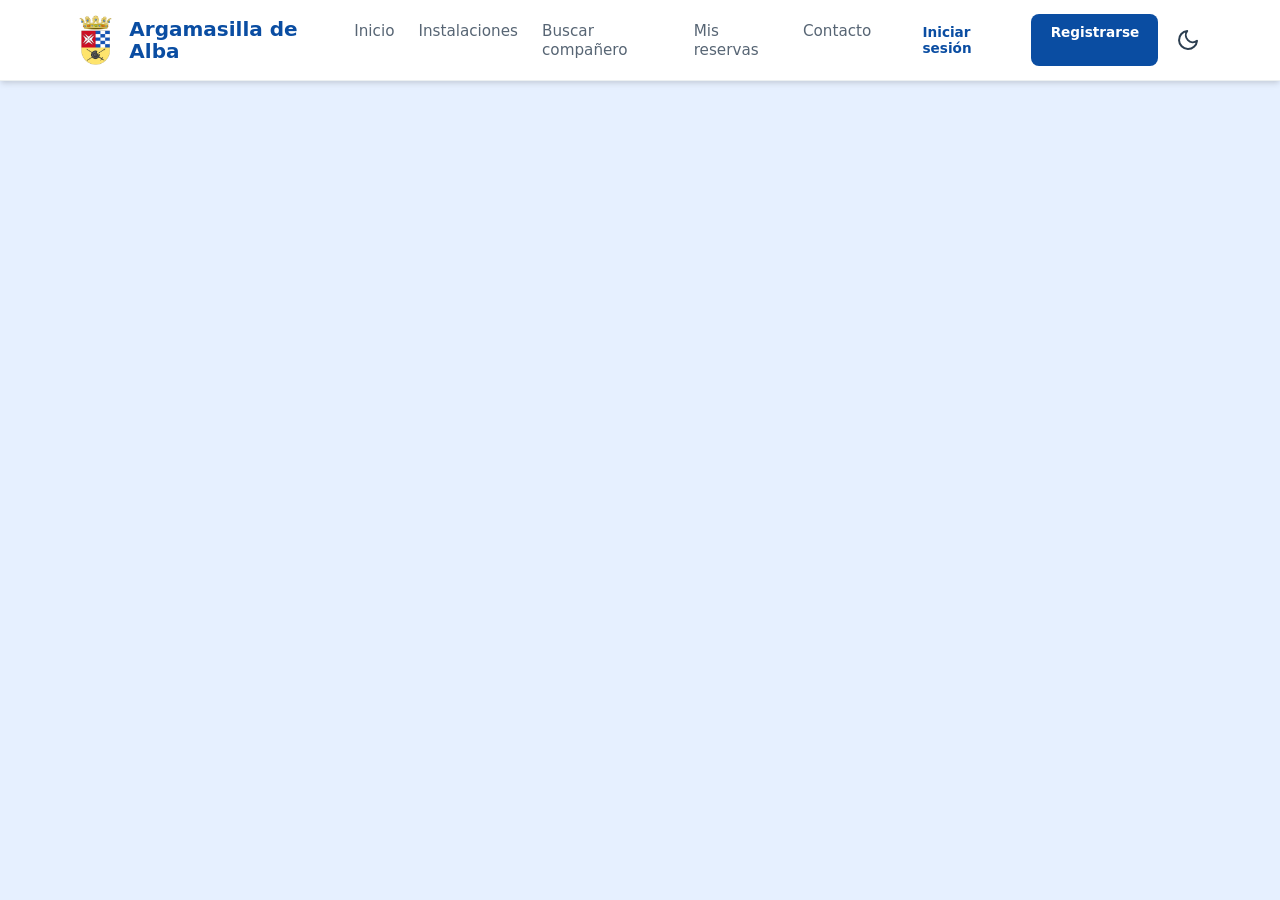
==== html/contacto.html @ 44143d20 "Creación de las páginas principales del menú" ====
<!DOCTYPE html>
<html lang="en">
<head>
    <meta charset="UTF-8">
    <meta name="viewport" content="width=device-width, initial-scale=1.0">
    <title>Contacto</title>

    <link rel="stylesheet" href="../css/design_reset.css">
    <link rel="stylesheet" href="../css/header.css">
</head>
<body>
    
    <!-- Cabecera o Header -->
    <header class="main-header">
        <div class="header-container">
    
            <div class="header-brand">
                <a href="../" aria-label="Volver al inicio">
                    <img src="../assets/img/EscudoArgamasilla.webp" alt="Escudo oficial de Argamasilla de Alba" width="50"
                        height="50" class="brand-logo">
                    <h1 class="brand-name">Argamasilla de Alba</h1>
                </a>
            </div>
    
            <nav class="header-nav" aria-label="Navegación principal">
                <ul class="nav-list">
                    <li><a href="../" class="nav-link">Inicio</a></li>
                    <li><a href="./instalaciones.html" class="nav-link">Instalaciones</a></li>
                    <li><a href="./matchmaking.html" class="nav-link">Buscar compañero</a></li>
                    <li><a href="./mis_reservas.html" class="nav-link">Mis reservas</a></li>
                    <li><a href="./contacto.html" class="nav-link">Contacto</a></li>
                </ul>

                <div class="auth-buttons">
                    <a href="../" class="btn btn-secondary">Iniciar sesión</a>
                    <a href="../" class="btn btn-primary">Registrarse</a>
                </div>
            </nav>
    
            <div class="header-user-actions">
                <button class="theme-toggle" id="theme-toggle" aria-label="Cambiar modo de color">
                    <svg class="sun-icon">
                        <use xlink:href="../assets/svg/index_svg/index_sunmoon.svg#icon-sun"></use>
                    </svg>
                
                    <svg class="moon-icon">
                        <use xlink:href="../assets/svg/index_svg/index_sunmoon.svg#icon-moon"></use>
                    </svg>
                </button>
    
                <div class="user-profile" style="display: none;">
                    <button class="profile-trigger" aria-haspopup="true" aria-expanded="false">
                        <span class="sr-only">Ver perfil de usuario</span>
                        <img src="../assets/img/avatar_generico.png" alt="Foto de perfil" class="user-avatar">
                    </button>
                </div>
            </div>
    
            <button class="mobile-nav-toggle" aria-controls="header-nav" aria-expanded="false">
                <span class="sr-only"></span>
                <span class="hamburger"></span>
            </button>
    
        </div>
    </header>

    <!-- Menú desplegable (por defecto está oculto y se muestra con JS) -->
    <div class="nav-overlay" id="nav-overlay"></div>

    <script type="module" src="../js/main.js"></script>
</body>
</html>
---- css/header.css ----
/* ==========================================================================
   LAYOUT DE CABECERA (Mobile-First)
   ========================================================================== */
.main-header {
    position: relative;
    z-index: 1000;
    background-color: var(--bg-header);
    border-bottom: 1px solid var(--border-color);
    box-shadow: var(--shadow);
    transition: background-color 0.3s ease, border-color 0.3s ease;
}

.header-container {
    max-width: 1200px;
    margin: 0 auto;
    display: flex;
    justify-content: space-between;
    align-items: center;
    gap: 0.6rem; /* Espacio mínimo entre grupos de elementos */
    min-height: 5rem;
    padding: 0 2rem;
}

/* Brand / Logo */
.header-brand a {
    display: flex;
    align-items: center;
    gap: 0.6rem;
    text-decoration: none;
    color: var(--brand-primary);
    min-width: 0; /* CRÍTICO: Permite que el contenedor se encoja */
}

.brand-logo {
    object-fit: contain;
    transition: transform 0.2s ease;
}

.brand-logo:hover {
    transform: scale(1.05);
}

.brand-name {
    font-size: clamp(1rem, 4vw, 1.25rem); /* Tipografía fluida: se ajusta sola entre 1rem y 1.25rem */
    font-weight: 700;
    line-height: 1.1;
}



/* ==========================================================================
   NAVEGACIÓN (OCULTA EN MÓVIL)
   ========================================================================== */
.header-nav {
    display: none;
}

.nav-list {
    list-style: none;
    display: flex;
    gap: 1.5rem;
}

.nav-link {
    text-decoration: none;
    color: var(--text-muted);
    font-weight: 500;
    font-size: 0.95rem;
    transition: color 0.2s ease;
}

.nav-link:hover {
    color: var(--brand-primary);
}

/* Botones de Acción */
.header-user-actions {
    display: flex;
    align-items: center;
    gap: 1rem;
}

.auth-buttons {
    display: flex;
}

.btn {
    padding: 0.6rem 1.2rem;
    border-radius: 8px;
    font-weight: 600;
    font-size: 0.85rem;
    cursor: pointer;
    text-decoration: none;
    transition: all 0.2s ease;
}

.btn-secondary {
    color: var(--brand-primary);
    background: transparent;
}

.btn-primary {
    background-color: var(--brand-primary);
    color: white;
    border: none;
}

.btn-primary:hover {
    filter: brightness(1.1);
    transform: translateY(-1px);
}

/* Icono de menú moderno */
.mobile-nav-toggle {
    background: none;
    border: none;
    cursor: pointer;
    padding: 10px;
    z-index: 10;
}

.hamburger {
    display: block;
    width: 25px;
    height: 3px;
    background-color: var(--brand-primary);
    position: relative;
    transition: background 0.3s;
}

.hamburger::before,
.hamburger::after {
    content: '';
    position: absolute;
    width: 25px;
    height: 3px;
    background-color: var(--brand-primary);
    left: 0;
    transition: transform 0.3s, top 0.3s;
}

.hamburger::before { top: -8px; } /* Línea superior */
.hamburger::after { bottom: -8px; } /* Línea inferior */

/* Clase que activará Javascript para mostrar el menú */
.header-nav.is-active {
    display: flex;
    flex-direction: column; 
    gap: 1.5rem;
    position: absolute;
    top: 5rem; 
    left: 0;
    width: 100%;
    background-color: var(--bg-header);
    padding: 1.5rem;
    border-bottom: 1px solid var(--border-color);
    box-shadow: 0 10px 15px -3px rgba(0, 0, 0, 0.1);
}

/* Estilo de los botones dentro del menú móvil */
.header-nav.is-active .auth-buttons {
    display: flex;
    flex-direction: column;
    gap: 0.8rem;
    width: 100%;
    border-top: 1px solid var(--border-color);
    padding-top: 1.5rem;
}

.header-nav.is-active .btn {
    width: 100%;
    text-align: center;
}

/* Animación del icono Hamburguesa a una "X" */
.mobile-nav-toggle.is-active .hamburger {
    background-color: transparent;
}

.mobile-nav-toggle.is-active .hamburger::before {
    transform: rotate(45deg);
    top: 0;
}

.mobile-nav-toggle.is-active .hamburger::after {
    transform: rotate(-45deg);
    bottom: 0;
}

/* ==========================================================================
   BOTÓN DE CAMBIO DE TEMA
   ========================================================================== */

.theme-toggle {
    background: transparent;
    border: none;
    cursor: pointer;
    padding: 0.5rem;
    display: flex;
    align-items: center;
    justify-content: center;
    color: var(--text-main); /* Usa el color de texto principal de tu reset */
    transition: transform 0.3s cubic-bezier(0.4, 0, 0.2, 1), color 0.3s ease;
    border-radius: 0.5rem;
}

.theme-toggle:hover {
    transform: scale(1.1) rotate(15deg);
    background-color: var(--brand-secondary);
    color: var(--brand-primary);
}

/* Lógica de visibilidad de iconos */
.sun-icon { display: none; }
.moon-icon { display: block; }

[data-theme='dark'] .sun-icon { display: block; }
[data-theme='dark'] .moon-icon { display: none; }

/* Ajuste del tamaño del SVG en REM */
.theme-toggle svg {
    width: 1.5rem;
    height: 1.5rem;
    fill: none;     /* Importante: los iconos son de trazo */
    stroke: currentColor; /* Hereda el color del botón o del texto */
}



/* --- OSCURECER EL FONDO AL ABRIR EL MENÚ --- */
.nav-overlay {
    position: fixed;
    top: 0;
    left: 0;
    width: 100%;
    height: 100%;
    background: rgba(0, 0, 0, 0.3);
    backdrop-filter: blur(4px); /* Efecto cristal esmerilado */
    z-index: 999; /* Justo debajo del header (1000) */
    opacity: 0;
    visibility: hidden;
    transition: all 0.3s ease;
}

/* Se activa cuando el menú está abierto */
.nav-overlay.is-active {
    opacity: 1;
    visibility: visible;
}



/* ==========================================================================
   MEDIA QUERIES
   ========================================================================== */
/* Pantallas Grandes (Tablets y Laptops) */
@media (min-width: 1200px) {
    .main-header {
        position: sticky;
        top: 0;
    }

    .header-nav {
        display: flex; /* Mantiene la lista y los botones alineados horizontalmente */
        align-items: center;
        gap: 2rem; 
    }
    
    .mobile-nav-toggle {
        display: none; 
    }
}

/* Pantallas Pequeñas (tablets o ordenadores con baja resolución) */
@media (max-width: 1199px) {
    .header-nav {
        display: none; /* Escondemos el menú hasta que se pulse la hamburguesa */
    }

    .header-container {
        padding: 0.75rem 1rem; /* Reducimos padding lateral en móviles */
    }

    /* Empujamos el botón de tema para que se pegue a la hamburguesa */
    .header-user-actions {
        margin-left: auto;
        margin-right: 0.5rem; /* Espacio entre el tema y la hamburguesa */
        width: auto;
        padding-top: 0;
        border-top: none;
    }

    /* Centra los enlaces */
    .header-nav.is-active .nav-list {
        justify-content: center;
    }
}

/* Optimización para móviles (Menos de 640px) */
@media (max-width: 640px) {
    .header-container {
        justify-content: space-between;
        align-items: center;
        padding: 1rem 1.5rem;
        min-height: auto;
    }

    .brand-name {
        max-width: 300px;
    }

    /* Forzamos la lista a vertical SOLO por debajo de 640px */
    .header-nav.is-active .nav-list {
        flex-direction: column;
        align-items: center; /* Centra los enlaces para que queden alineados con los botones */
        width: 100%;
    }
}
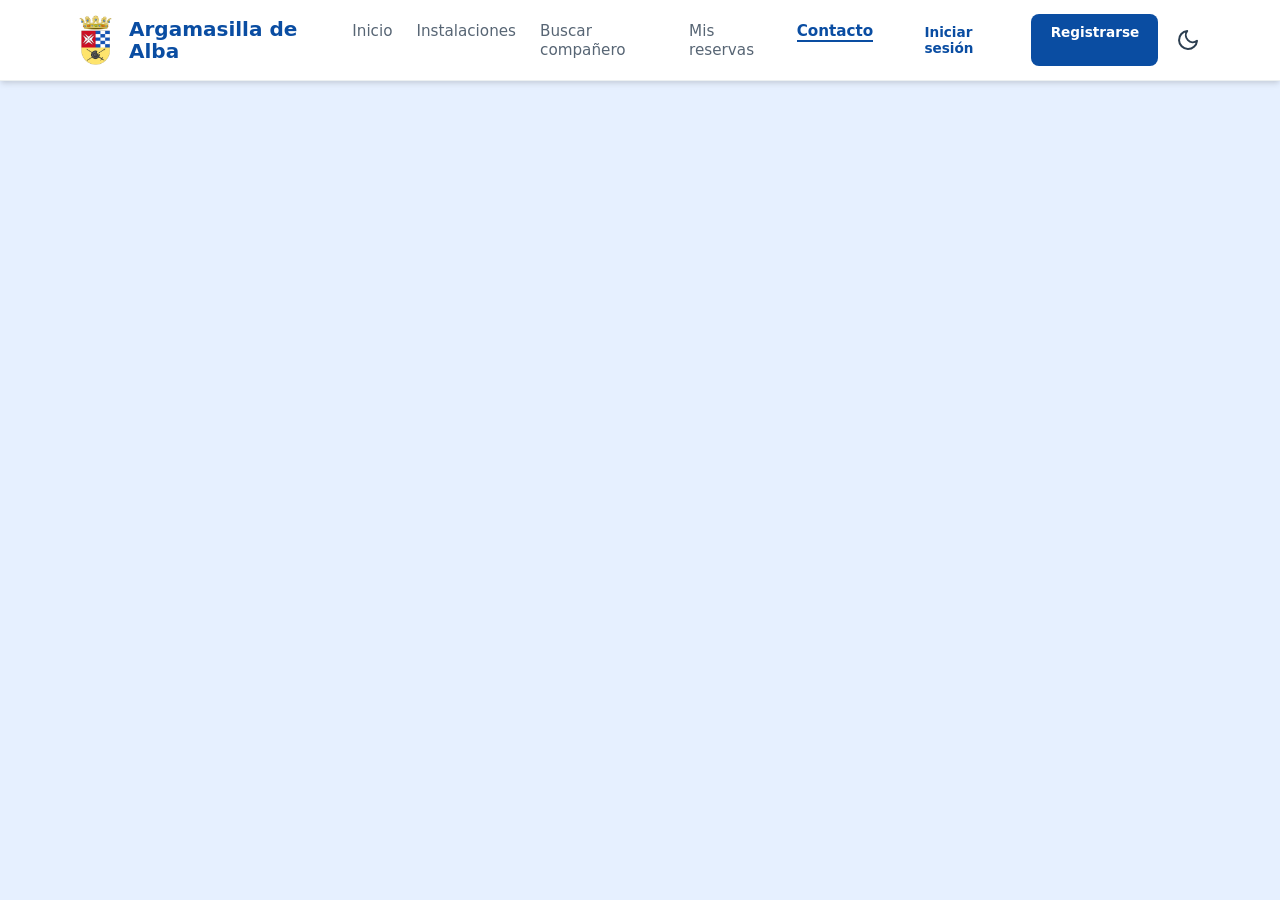
==== commit ccbc11d0: "Optimización y eliminación de código redundante de la cabecera" ====
--- a/html/contacto.html
+++ b/html/contacto.html
@@ -10,62 +10,8 @@
 </head>
 <body>
     
-    <!-- Cabecera o Header -->
-    <header class="main-header">
-        <div class="header-container">
-    
-            <div class="header-brand">
-                <a href="../" aria-label="Volver al inicio">
-                    <img src="../assets/img/EscudoArgamasilla.webp" alt="Escudo oficial de Argamasilla de Alba" width="50"
-                        height="50" class="brand-logo">
-                    <h1 class="brand-name">Argamasilla de Alba</h1>
-                </a>
-            </div>
-    
-            <nav class="header-nav" aria-label="Navegación principal">
-                <ul class="nav-list">
-                    <li><a href="../" class="nav-link">Inicio</a></li>
-                    <li><a href="./instalaciones.html" class="nav-link">Instalaciones</a></li>
-                    <li><a href="./matchmaking.html" class="nav-link">Buscar compañero</a></li>
-                    <li><a href="./mis_reservas.html" class="nav-link">Mis reservas</a></li>
-                    <li><a href="./contacto.html" class="nav-link">Contacto</a></li>
-                </ul>
-
-                <div class="auth-buttons">
-                    <a href="../" class="btn btn-secondary">Iniciar sesión</a>
-                    <a href="../" class="btn btn-primary">Registrarse</a>
-                </div>
-            </nav>
-    
-            <div class="header-user-actions">
-                <button class="theme-toggle" id="theme-toggle" aria-label="Cambiar modo de color">
-                    <svg class="sun-icon">
-                        <use xlink:href="../assets/svg/index_svg/index_sunmoon.svg#icon-sun"></use>
-                    </svg>
-                
-                    <svg class="moon-icon">
-                        <use xlink:href="../assets/svg/index_svg/index_sunmoon.svg#icon-moon"></use>
-                    </svg>
-                </button>
-    
-                <div class="user-profile" style="display: none;">
-                    <button class="profile-trigger" aria-haspopup="true" aria-expanded="false">
-                        <span class="sr-only">Ver perfil de usuario</span>
-                        <img src="../assets/img/avatar_generico.png" alt="Foto de perfil" class="user-avatar">
-                    </button>
-                </div>
-            </div>
-    
-            <button class="mobile-nav-toggle" aria-controls="header-nav" aria-expanded="false">
-                <span class="sr-only"></span>
-                <span class="hamburger"></span>
-            </button>
-    
-        </div>
-    </header>
-
-    <!-- Menú desplegable (por defecto está oculto y se muestra con JS) -->
-    <div class="nav-overlay" id="nav-overlay"></div>
+    <!-- Cabecera o Header que se carga desde un archivo JS dependiendo de la página que es -->
+    <main-header data-path="sub"></main-header>
 
     <script type="module" src="../js/main.js"></script>
 </body>
--- a/css/header.css
+++ b/css/header.css
@@ -67,6 +67,12 @@
     font-weight: 500;
     font-size: 0.95rem;
     transition: color 0.2s ease;
+}
+
+.nav-link.is-active-page {
+    color: var(--brand-primary);
+    font-weight: 700;
+    border-bottom: 2px solid var(--brand-primary);
 }
 
 .nav-link:hover {
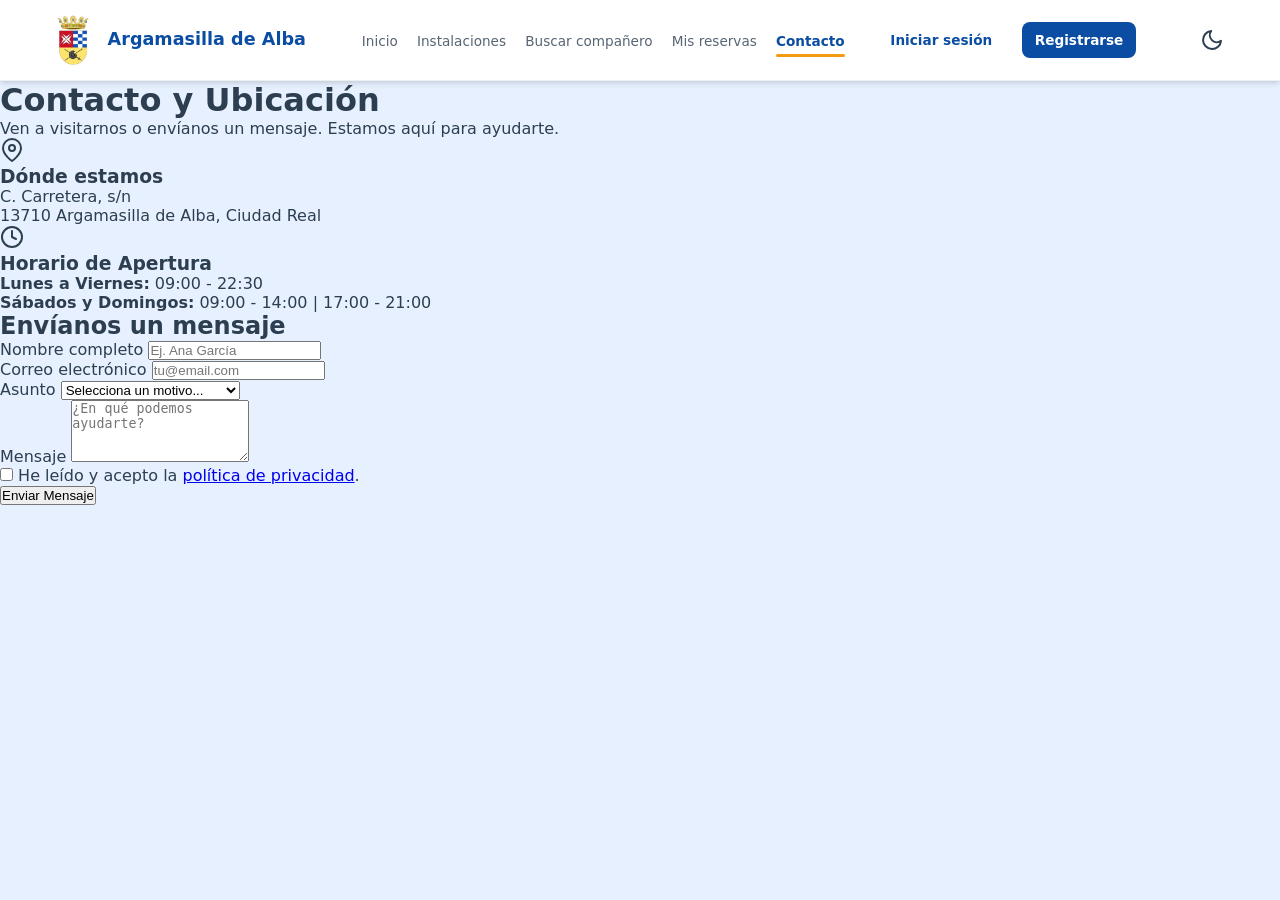
==== commit 3ec28367: "Implementacion de la estructura inicial del html de "contacto" *Se han hecho algunos cambios simples" ====
--- a/html/contacto.html
+++ b/html/contacto.html
@@ -7,12 +7,113 @@
 
     <link rel="stylesheet" href="../css/design_reset.css">
     <link rel="stylesheet" href="../css/header.css">
+
+    <link rel="stylesheet" href="../css/contacto_css/contacto_page.css">
 </head>
 <body>
     
     <!-- Cabecera o Header que se carga desde un archivo JS dependiendo de la página que es -->
     <main-header data-path="sub"></main-header>
 
+    <main class="contact-page">
+        
+        <header class="page-hero">
+            <div class="container">
+                <h1>Contacto y Ubicación</h1>
+                <p>Ven a visitarnos o envíanos un mensaje. Estamos aquí para ayudarte.</p>
+            </div>
+        </header>
+
+        <section class="contact-layout">
+            <div class="container split-grid">
+                
+                <div class="contact-details-area">
+                    
+                    <div class="info-cards-wrapper">
+                        <article class="info-card">
+                            <div class="card-icon-wrapper">
+                                <svg viewBox="0 0 24 24" class="contact-icon-svg">
+                                    <use xlink:href="../assets/svg/contacto_svg/contact_icons.svg#icon-location"></use>
+                                </svg>
+                            </div>
+                            <div class="info-text">
+                                <h3>Dónde estamos</h3>
+                                <p>C. Carretera, s/n<br>13710 Argamasilla de Alba, Ciudad Real</p>
+                            </div>
+                        </article>
+
+                        <article class="info-card">
+                            <div class="card-icon-wrapper">
+                                <svg viewBox="0 0 24 24" class="contact-icon-svg">
+                                    <use xlink:href="../assets/svg/contacto_svg/contact_icons.svg#icon-clock"></use>
+                                </svg>
+                            </div>
+                            <div class="info-text">
+                                <h3>Horario de Apertura</h3>
+                                <p><strong>Lunes a Viernes:</strong> 09:00 - 22:30<br>
+                                <strong>Sábados y Domingos:</strong> 09:00 - 14:00 | 17:00 - 21:00</p>
+                            </div>
+                        </article>
+                    </div>
+
+                    <div class="contact-form-container">
+                        <h2>Envíanos un mensaje</h2>
+                        <form id="contact-form" class="accessible-form" novalidate>
+                            <div class="form-group">
+                                <label for="userName">Nombre completo</label>
+                                <input type="text" id="userName" name="userName" placeholder="Ej. Ana García" required>
+                            </div>
+
+                            <div class="form-group">
+                                <label for="userEmail">Correo electrónico</label>
+                                <input type="email" id="userEmail" name="userEmail" placeholder="tu@email.com" required>
+                            </div>
+
+                            <div class="form-group">
+                                <label for="userSubject">Asunto</label>
+                                <select id="userSubject" name="userSubject" required>
+                                    <option value="" disabled selected>Selecciona un motivo...</option>
+                                    <option value="duda">Duda sobre instalaciones</option>
+                                    <option value="problema">Problema con una reserva</option>
+                                    <option value="sugerencia">Sugerencia</option>
+                                    <option value="otro">Otro</option>
+                                </select>
+                            </div>
+
+                            <div class="form-group">
+                                <label for="userMessage">Mensaje</label>
+                                <textarea id="userMessage" name="userMessage" rows="4" placeholder="¿En qué podemos ayudarte?" required></textarea>
+                            </div>
+
+                            <div class="form-group-checkbox">
+                                <input type="checkbox" id="privacyPolicy" name="privacyPolicy" required>
+                                <label for="privacyPolicy">He leído y acepto la <a href="#">política de privacidad</a>.</label>
+                            </div>
+
+                            <button type="submit" class="btn-confirm">Enviar Mensaje</button>
+                        </form>
+                    </div>
+
+                </div>
+
+                <div class="contact-map-area">
+                    <iframe 
+                        src="https://www.google.com/maps/embed?pb=!1m18!1m12!1m3!1d3106.8407481845173!2d-3.089851684650634!3d39.12932337953255!2m3!1f0!2f0!3f0!3m2!1i1024!2i768!4f13.1!3m3!1m2!1s0xd67a07cf40232c9%3A0x6b29f0f9b0c7a5f8!2sPolideportivo%20Municipal!5e0!3m2!1ses!2ses!4v1680000000000!5m2!1ses!2ses" 
+                        width="100%" 
+                        height="100%" 
+                        style="border:0;" 
+                        allowfullscreen="" 
+                        loading="lazy" 
+                        referrerpolicy="no-referrer-when-downgrade"
+                        title="Mapa de ubicación del Polideportivo Municipal de Argamasilla de Alba">
+                    </iframe>
+                </div>
+
+            </div>
+        </section>
+
+    </main>
+
     <script type="module" src="../js/main.js"></script>
 </body>
 </html>
--- a/css/header.css
+++ b/css/header.css
@@ -11,14 +11,17 @@
 }
 
 .header-container {
-    max-width: 1200px;
-    margin: 0 auto;
+    max-width: 100rem; /* 1600px */
+    margin: 0 auto; /* Para centrar horizontalmente en pantallas grandes */
     display: flex;
     justify-content: space-between;
     align-items: center;
-    gap: 0.6rem; /* Espacio mínimo entre grupos de elementos */
     min-height: 5rem;
-    padding: 0 2rem;
+    padding: 0 3rem;
+    /* Padding fluido: más pequeño en pantallas ajustadas, más grande en 4K */
+    padding: 0 clamp(1.5rem, 4vw, 3rem);
+    /* Usamos clamp para que el gap varíe entre 1rem y 2rem según el ancho */
+    gap: clamp(1rem, 2vw, 2rem);
 }
 
 /* Brand / Logo */
@@ -51,6 +54,7 @@
 /* ==========================================================================
    NAVEGACIÓN (OCULTA EN MÓVIL)
    ========================================================================== */
+
 .header-nav {
     display: none;
 }
@@ -58,25 +62,57 @@
 .nav-list {
     list-style: none;
     display: flex;
-    gap: 1.5rem;
+    align-items: center;
+    /* El espacio se encogerá automáticamente antes de llegar al modo móvil */
+    gap: clamp(0.8rem, 1.5vw, 2rem);
 }
 
 .nav-link {
+    position: relative;
     text-decoration: none;
     color: var(--text-muted);
     font-weight: 500;
     font-size: 0.95rem;
-    transition: color 0.2s ease;
-}
-
+    padding: 0.5rem 0;
+    transition: color 0.3s cubic-bezier(0.4, 0, 0.2, 1);
+}
+
+/* Pseudo-elemento para el subrayado animado */
+.nav-link::after {
+    content: '';
+    position: absolute;
+    bottom: 0;
+    left: 0;
+    width: 0;
+    height: 2px;
+    background-color: var(--brand-primary);
+    transition: width 0.3s cubic-bezier(0.4, 0, 0.2, 1);
+    border-radius: 2px;
+}
+
+/* ESTADO: PÁGINA ACTIVA */
 .nav-link.is-active-page {
     color: var(--brand-primary);
-    font-weight: 700;
-    border-bottom: 2px solid var(--brand-primary);
+    font-weight: 700; /* Peso extra para destacar jerarquía */
+}
+
+.nav-link.is-active-page::after {
+    width: 100%;
+    background-color: var(--accent);
+    height: 3px;
 }
 
 .nav-link:hover {
     color: var(--brand-primary);
+}
+
+.nav-link:hover::after {
+    width: 100%; /* El subrayado se expande suavemente */
+}
+
+/* Efecto sutil de "elevación" para el texto en hover */
+.nav-link:active {
+    transform: translateY(1px);
 }
 
 /* Botones de Acción */
@@ -86,8 +122,16 @@
     gap: 1rem;
 }
 
+
+
+/* ==========================================================================
+   BOTONES DE AUTENTICACIÓN
+   ========================================================================== */
+
 .auth-buttons {
     display: flex;
+    gap: 1rem; 
+    align-items: center;
 }
 
 .btn {
@@ -103,6 +147,28 @@
 .btn-secondary {
     color: var(--brand-primary);
     background: transparent;
+    border: 1px solid transparent;
+    transition: all 0.3s cubic-bezier(0.4, 0, 0.2, 1);
+}
+
+.btn-secondary:hover {
+    background-color: var(--brand-secondary);
+    border-color: var(--brand-primary);
+    color: var(--brand-primary);
+    transform: translateY(-2px);
+    box-shadow: 0 4px 12px rgba(10, 77, 162, 0.15); 
+}
+
+/* Ajuste específico para cuando se pulsa el botón de inicio de sesión (feedback táctil) */
+.btn-secondary:active {
+    transform: translateY(0);
+    filter: brightness(0.9);
+}
+
+/* Optimización para Modo Oscuro del botón de inicio de sesión */
+[data-theme='dark'] .btn-secondary:hover {
+    box-shadow: 0 4px 15px rgba(0, 0, 0, 0.4);
+    background-color: rgba(52, 152, 219, 0.15); /* Aprovecha el azul brillante del modo oscuro */
 }
 
 .btn-primary {
@@ -192,6 +258,8 @@
     transform: rotate(-45deg);
     bottom: 0;
 }
+
+
 
 /* ==========================================================================
    BOTÓN DE CAMBIO DE TEMA
@@ -259,6 +327,26 @@
 /* ==========================================================================
    MEDIA QUERIES
    ========================================================================== */
+
+/* Se reduce ligeramente el tamaño de la fuente en la zona con estrechamiento */
+@media (min-width: 1200px) and (max-width: 1350px) {
+    .nav-link {
+        font-size: 0.85rem; /* Un poco más pequeño para ganar píxeles vitales */
+    }
+    
+    .brand-name {
+        font-size: 1.1rem; /* Protegemos el logo para que no empuje el resto */
+    }
+
+    .btn {
+        padding: 0.6rem 0.8rem; /* Ganamos espacio en los botones de auth */
+    }
+    
+    .header-user-actions {
+        gap: 0.5rem; /* Pegamos un poco más el selector de tema */
+    }
+}
+
 /* Pantallas Grandes (Tablets y Laptops) */
 @media (min-width: 1200px) {
     .main-header {
--- a/css/contacto_css/contacto_page.css
+++ b/css/contacto_css/contacto_page.css
@@ -0,0 +1,8 @@
+
+.contact-icon-svg {
+    width: 1.5rem;
+    height: 1.5rem;
+    fill: none;
+    stroke: currentColor;
+    stroke-width: 2;
+}
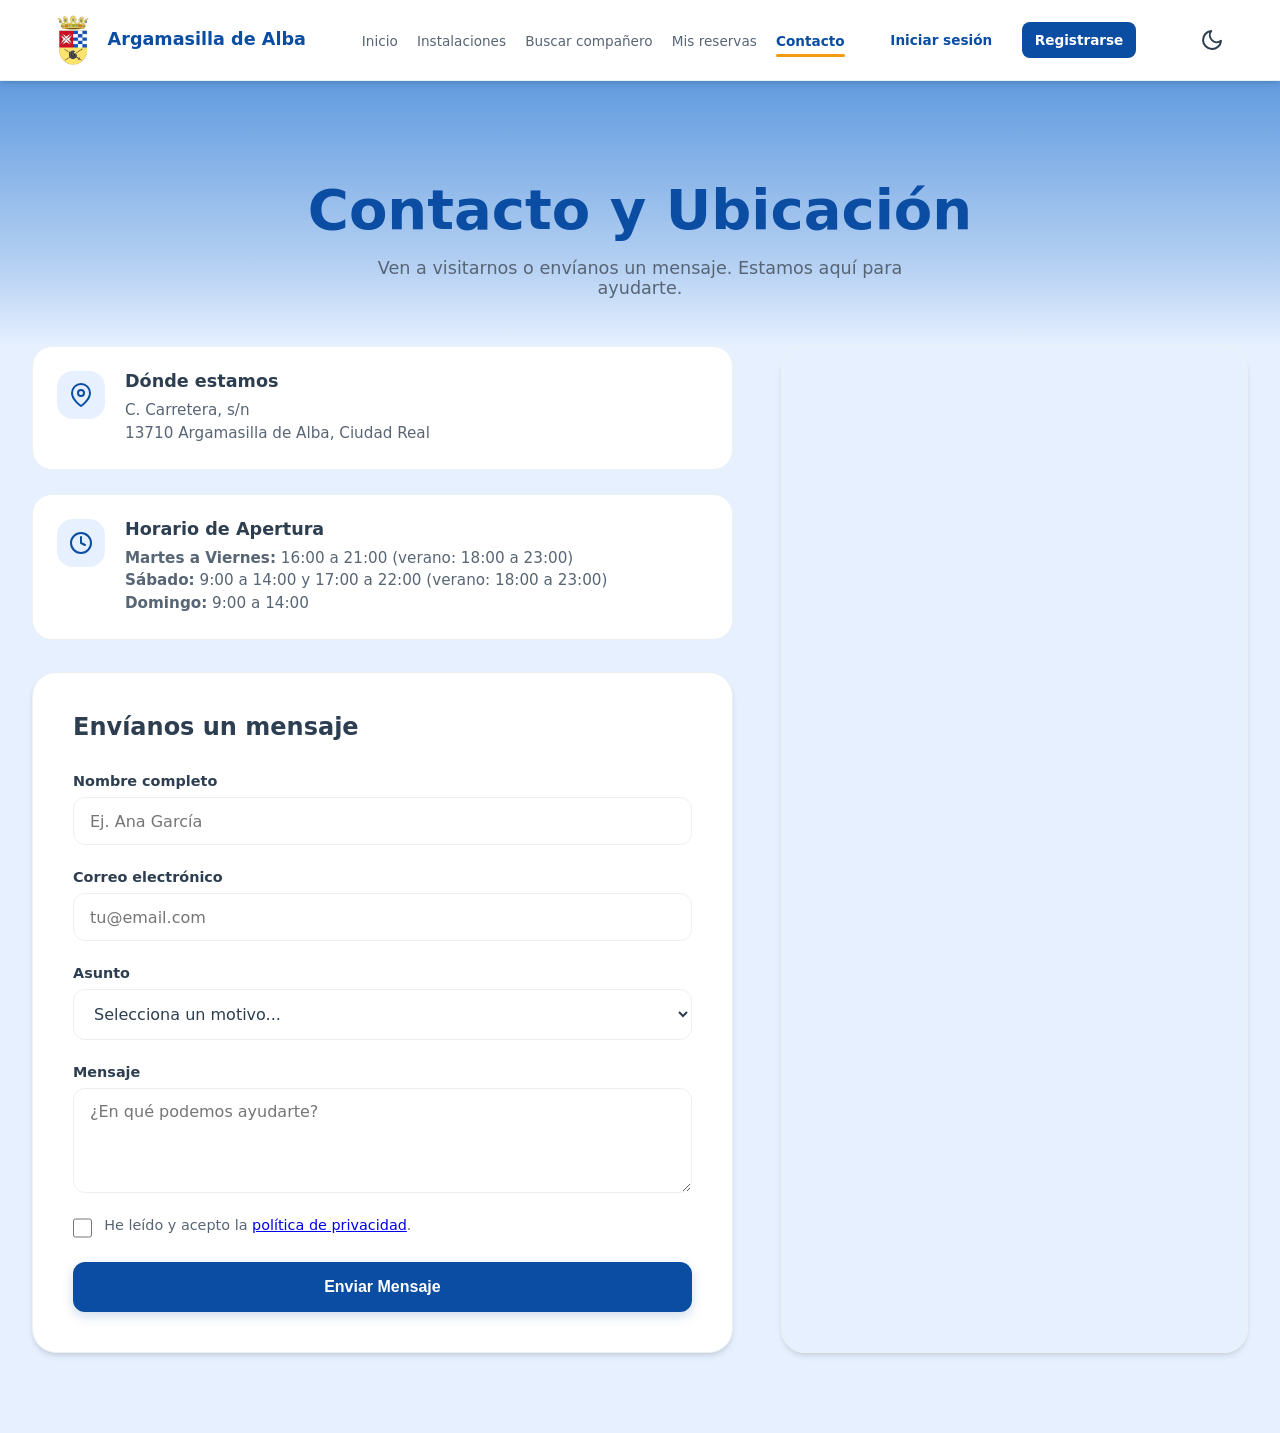
==== commit 228a1eaa: "Implementación del diseño de la página de contacto" ====
--- a/html/contacto.html
+++ b/html/contacto.html
@@ -18,14 +18,14 @@
     <main class="contact-page">
         
         <header class="page-hero">
-            <div class="container">
+            <div>
                 <h1>Contacto y Ubicación</h1>
                 <p>Ven a visitarnos o envíanos un mensaje. Estamos aquí para ayudarte.</p>
             </div>
         </header>
 
         <section class="contact-layout">
-            <div class="container split-grid">
+            <div class="split-grid">
                 
                 <div class="contact-details-area">
                     
@@ -50,15 +50,16 @@
                             </div>
                             <div class="info-text">
                                 <h3>Horario de Apertura</h3>
-                                <p><strong>Lunes a Viernes:</strong> 09:00 - 22:30<br>
-                                <strong>Sábados y Domingos:</strong> 09:00 - 14:00 | 17:00 - 21:00</p>
+                                <p><strong>Martes a Viernes:</strong> 16:00 a 21:00 (verano: 18:00 a 23:00)<br>
+                                <strong>Sábado:</strong> 9:00 a 14:00 y 17:00 a 22:00 (verano: 18:00 a 23:00)<br>
+                                <strong>Domingo:</strong> 9:00 a 14:00</p>
                             </div>
                         </article>
                     </div>
 
                     <div class="contact-form-container">
                         <h2>Envíanos un mensaje</h2>
-                        <form id="contact-form" class="accessible-form" novalidate>
+                        <form id="contact-form" class="accessible-form" novalidate>  <!-- novalidate - para ignorar los required -->
                             <div class="form-group">
                                 <label for="userName">Nombre completo</label>
                                 <input type="text" id="userName" name="userName" placeholder="Ej. Ana García" required>
@@ -97,16 +98,16 @@
                 </div>
 
                 <div class="contact-map-area">
-                    <iframe 
-                        src="https://www.google.com/maps/embed?pb=!1m18!1m12!1m3!1d3106.8407481845173!2d-3.089851684650634!3d39.12932337953255!2m3!1f0!2f0!3f0!3m2!1i1024!2i768!4f13.1!3m3!1m2!1s0xd67a07cf40232c9%3A0x6b29f0f9b0c7a5f8!2sPolideportivo%20Municipal!5e0!3m2!1ses!2ses!4v1680000000000!5m2!1ses!2ses" 
-                        width="100%" 
-                        height="100%" 
-                        style="border:0;" 
-                        allowfullscreen="" 
-                        loading="lazy" 
-                        referrerpolicy="no-referrer-when-downgrade"
-                        title="Mapa de ubicación del Polideportivo Municipal de Argamasilla de Alba">
-                    </iframe>
+                <iframe 
+                    src="https://maps.google.com/maps?q=Polideportivo+Municipal+Santiago+Garcia,+Ctra.+Manzanares,+KM+0+1,+13710+Argamasilla+de+Alba,+Ciudad+Real,+España&output=embed" 
+                    width="100%" 
+                    height="100%" 
+                    style="border:0;" 
+                    allowfullscreen="" 
+                    loading="lazy" 
+                    referrerpolicy="no-referrer-when-downgrade"
+                    title="Mapa de ubicación del Polideportivo Municipal Santiago García">
+                </iframe>
                 </div>
 
             </div>
--- a/css/contacto_css/contacto_page.css
+++ b/css/contacto_css/contacto_page.css
@@ -1,8 +1,236 @@
+
+/* ==========================================================================
+   PÁGINA DE CONTACTO - (Split Layout)
+   ========================================================================== */
+
+/* 1. Header de la página (Hero) */
+.page-hero {
+    padding: 6rem 1.5rem 3rem;
+    text-align: center;
+    background: linear-gradient(to bottom, rgba(64, 134, 215, 0.8) 0%, rgba(68, 136, 214, 0.3) 70%, transparent 100%);
+}
+
+.page-hero h1 {
+    font-size: clamp(2.2rem, 5vw, 3.5rem);
+    color: var(--brand-primary);
+    margin-bottom: 1rem;
+    font-weight: 800;
+}
+
+.page-hero p {
+    color: var(--text-muted);
+    font-size: 1.1rem;
+    max-width: 600px;
+    margin: 0 auto;
+}
+
+/* 2. Layout Principal (Grid Dinámico) */
+.contact-layout {
+    padding-bottom: 5rem;
+    max-width: 95%;
+    margin: 0 auto;
+}
+
+.split-grid {
+    display: grid;
+    grid-template-columns: 1fr; /* Una columna en móvil */
+    gap: 3rem;
+    align-items: start;
+}
+
+/* 3. Área de Detalles e Información */
+.info-cards-wrapper {
+    display: grid;
+    grid-template-columns: 1fr;
+    gap: 1.5rem;
+    margin-bottom: 2rem;
+}
+
+.info-card {
+    background-color: var(--bg-header);
+    padding: 1.5rem;
+    border-radius: 1.25rem;
+    display: flex;
+    gap: 1.25rem;
+    align-items: flex-start;
+    border: 1px solid var(--border-color);
+    transition: transform 0.3s ease, box-shadow 0.3s ease;
+}
+
+.info-card:hover {
+    transform: translateY(-5px);
+    box-shadow: var(--shadow);
+}
+
+.card-icon-wrapper {
+    width: 3rem;
+    height: 3rem;
+    background-color: var(--brand-secondary);
+    color: var(--brand-primary);
+    border-radius: 1rem;
+    display: flex;
+    align-items: center;
+    justify-content: center;
+    flex-shrink: 0;
+}
 
 .contact-icon-svg {
     width: 1.5rem;
     height: 1.5rem;
+    stroke: currentColor;
     fill: none;
-    stroke: currentColor;
     stroke-width: 2;
+}
+
+.info-text h3 {
+    font-size: 1.1rem;
+    margin-bottom: 0.5rem;
+    color: var(--text-main);
+}
+
+.info-text p {
+    font-size: 0.95rem;
+    color: var(--text-muted);
+    line-height: 1.5;
+}
+
+/* 4. Formulario de Contacto (Estilo Elite) */
+.contact-form-container {
+    background-color: var(--bg-header);
+    padding: 2.5rem;
+    border-radius: 1.5rem;
+    border: 1px solid var(--border-color);
+    box-shadow: var(--shadow);
+}
+
+.contact-form-container h2 {
+    margin-bottom: 2rem;
+    font-size: 1.5rem;
+    color: var(--text-main);
+}
+
+.accessible-form {
+    display: grid;
+    gap: 1.5rem;
+}
+
+.form-group {
+    display: flex;
+    flex-direction: column;
+    gap: 0.5rem;
+}
+
+.form-group label {
+    font-size: 0.9rem;
+    font-weight: 600;
+    color: var(--text-main);
+}
+
+.form-group input, 
+.form-group select, 
+.form-group textarea {
+    padding: 0.85rem 1rem;
+    border-radius: 0.75rem;
+    border: 1px solid var(--border-color);
+    background-color: var(--bg-header);
+    color: var(--text-main);
+    font-family: inherit;
+    font-size: 1rem;
+    transition: all 0.3s ease;
+}
+
+.form-group input:focus, 
+.form-group select:focus, 
+.form-group textarea:focus {
+    outline: none;
+    border-color: var(--brand-primary);
+    box-shadow: 0 0 0 4px rgba(10, 77, 162, 0.1);
+}
+
+/* Checkbox de Privacidad */
+.form-group-checkbox {
+    display: flex;
+    align-items: flex-start;
+    gap: 0.75rem;
+    font-size: 0.9rem;
+    color: var(--text-muted);
+    cursor: pointer;
+}
+
+.form-group-checkbox input {
+    width: 1.2rem;
+    height: 1.2rem;
+    accent-color: var(--brand-primary);
+    margin-top: 0.1rem;
+    cursor: pointer;
+}
+
+/* Botón de Enviar */
+.btn-confirm {
+    background-color: var(--brand-primary);
+    color: white;
+    padding: 1rem 2rem;
+    border-radius: 0.75rem;
+    border: none;
+    font-weight: 700;
+    font-size: 1rem;
+    cursor: pointer;
+    transition: all 0.3s ease;
+    box-shadow: 0 4px 12px rgba(10, 77, 162, 0.2);
+}
+
+.btn-confirm:hover {
+    background-color: #083d81;
+    transform: translateY(-2px);
+    box-shadow: 0 6px 15px rgba(10, 77, 162, 0.3);
+}
+
+/* 5. Área del Mapa (Derecha) */
+.contact-map-area {
+    height: 100%;
+    min-height: 450px;
+    border-radius: 1.5rem;
+    overflow: hidden;
+    box-shadow: var(--shadow);
+    border: 1px solid var(--border-color);
+    position: sticky;
+    top: 6rem; /* Se queda pegado al hacer scroll en escritorio */
+}
+
+/* ==========================================================================
+   MEDIA QUERIES (Responsividad)
+   ========================================================================== */
+
+@media (min-width: 992px) {
+    .split-grid {
+        grid-template-columns: 1.2fr 0.8fr; /* El formulario es un poco más ancho que el mapa */
+        gap: 3rem;
+    }
+}
+
+@media (max-width: 768px) {
+    .contact-form-container {
+        padding: 1.5rem;
+    }
+    
+    .contact-map-area {
+        height: 350px;
+        min-height: auto;
+    }
+}
+
+/* Adaptación Modo Oscuro Específica */
+[data-theme='dark'] .info-card {
+    background-color: #242424;
+}
+
+[data-theme='dark'] .contact-form-container {
+    background-color: #1a1a1a;
+}
+
+[data-theme='dark'] .form-group input, 
+[data-theme='dark'] .form-group select, 
+[data-theme='dark'] .form-group textarea {
+    background-color: #242424;
+    border-color: #333;
 }
